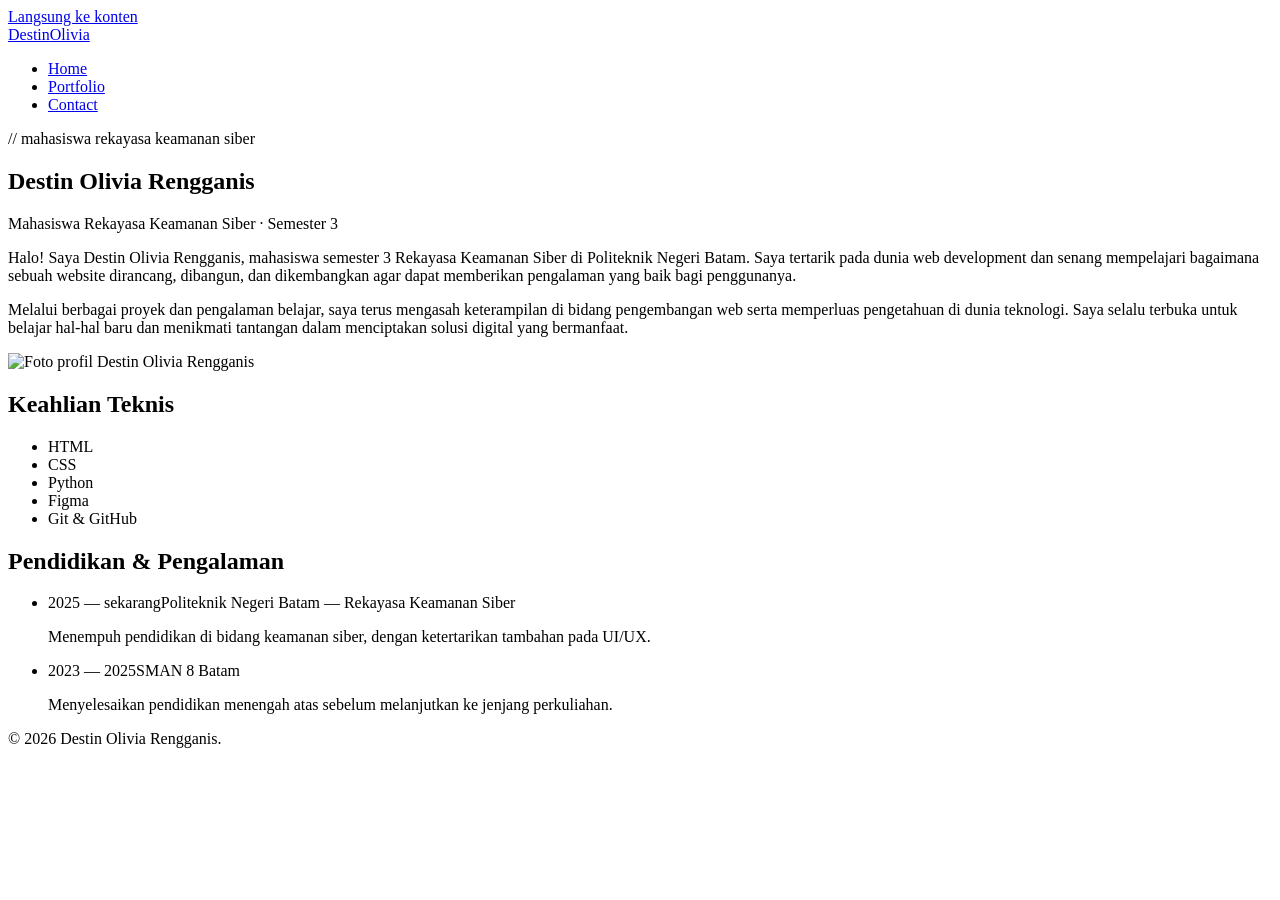
==== minggu1/index.html @ f81bb54f "Add initial HTML structure for personal website" ====
<!DOCTYPE html>
<html lang="id">
<head>
<meta charset="UTF-8" />
<meta name="viewport" content="width=device-width, initial-scale=1.0" />
<title>Home — Destin Olivia Rengganis</title>
<link rel="preconnect" href="https://fonts.googleapis.com" />
<link href="https://fonts.googleapis.com/css2?family=Fraunces:wght@500;600&family=Playfair+Display:ital,wght@1,600;1,700&family=Inter:wght@400;500;600&family=IBM+Plex+Mono:wght@400;500&display=swap" rel="stylesheet" />
<link rel="stylesheet" href="css/style.css" />
</head>
<body>

<a class="skip-link" href="#konten">Langsung ke konten</a>

<header class="site-header">
  <div class="wrap">
    <a href="index.html" class="brand">Destin<span>Olivia</span></a>
    <nav class="main-nav" aria-label="Navigasi utama">
      <ul>
        <li><a href="index.html" aria-current="page">Home</a></li>
        <li><a href="portfolio.html">Portfolio</a></li>
        <li><a href="contact.html">Contact</a></li>
      </ul>
      <span class="nav-indicator" aria-hidden="true"></span>
    </nav>
  </div>
</header>

<main id="konten">

  <section class="hero">
    <div class="wrap">
      <div>
        <p class="eyebrow">// mahasiswa rekayasa keamanan siber</p>
        <h1><span class="decrypt-name">Destin Olivia Rengganis</span></h1>
        <p class="role">Mahasiswa Rekayasa Keamanan Siber &middot; Semester 3</p>
        <p class="bio">Halo! Saya Destin Olivia Rengganis, mahasiswa semester 3 Rekayasa Keamanan Siber di Politeknik Negeri Batam. Saya tertarik pada dunia web development dan senang mempelajari bagaimana sebuah website dirancang, dibangun, dan dikembangkan agar dapat memberikan pengalaman yang baik bagi penggunanya.</p>
        <p class="bio">Melalui berbagai proyek dan pengalaman belajar, saya terus mengasah keterampilan di bidang pengembangan web serta memperluas pengetahuan di dunia teknologi. Saya selalu terbuka untuk belajar hal-hal baru dan menikmati tantangan dalam menciptakan solusi digital yang bermanfaat.</p>
      </div>
      <div class="hero-photo-frame">
        <img class="hero-photo" src="assets/img/hero-photo.jpg" alt="Foto profil Destin Olivia Rengganis" />
        <img class="hero-photo-lace" src="assets/img/hero-photo-lace.png" alt="" aria-hidden="true" />
      </div>
    </div>
  </section>

  <section class="section">
    <div class="wrap">
      <h2 class="section-heading">Keahlian Teknis</h2>
      <ul class="skills-badges">
        <li>HTML</li><li>CSS</li><li>Python</li><li>Figma</li><li>Git &amp; GitHub</li>
      </ul>
      <h2 class="section-heading">Pendidikan &amp; Pengalaman</h2>
      <ul class="timeline">
        <li><span class="when">2025 — sekarang</span><span class="what">Politeknik Negeri Batam — Rekayasa Keamanan Siber</span><p>Menempuh pendidikan di bidang keamanan siber, dengan ketertarikan tambahan pada UI/UX.</p></li>
        <li><span class="when">2023 — 2025</span><span class="what">SMAN 8 Batam</span><p>Menyelesaikan pendidikan menengah atas sebelum melanjutkan ke jenjang perkuliahan.</p></li>
      </ul>
    </div>
  </section>

</main>

<footer class="site-footer">
  <div class="wrap"><p>&copy; 2026 Destin Olivia Rengganis.</p></div>
</footer>

<script src="js/script.js"></script>
</body>
</html>
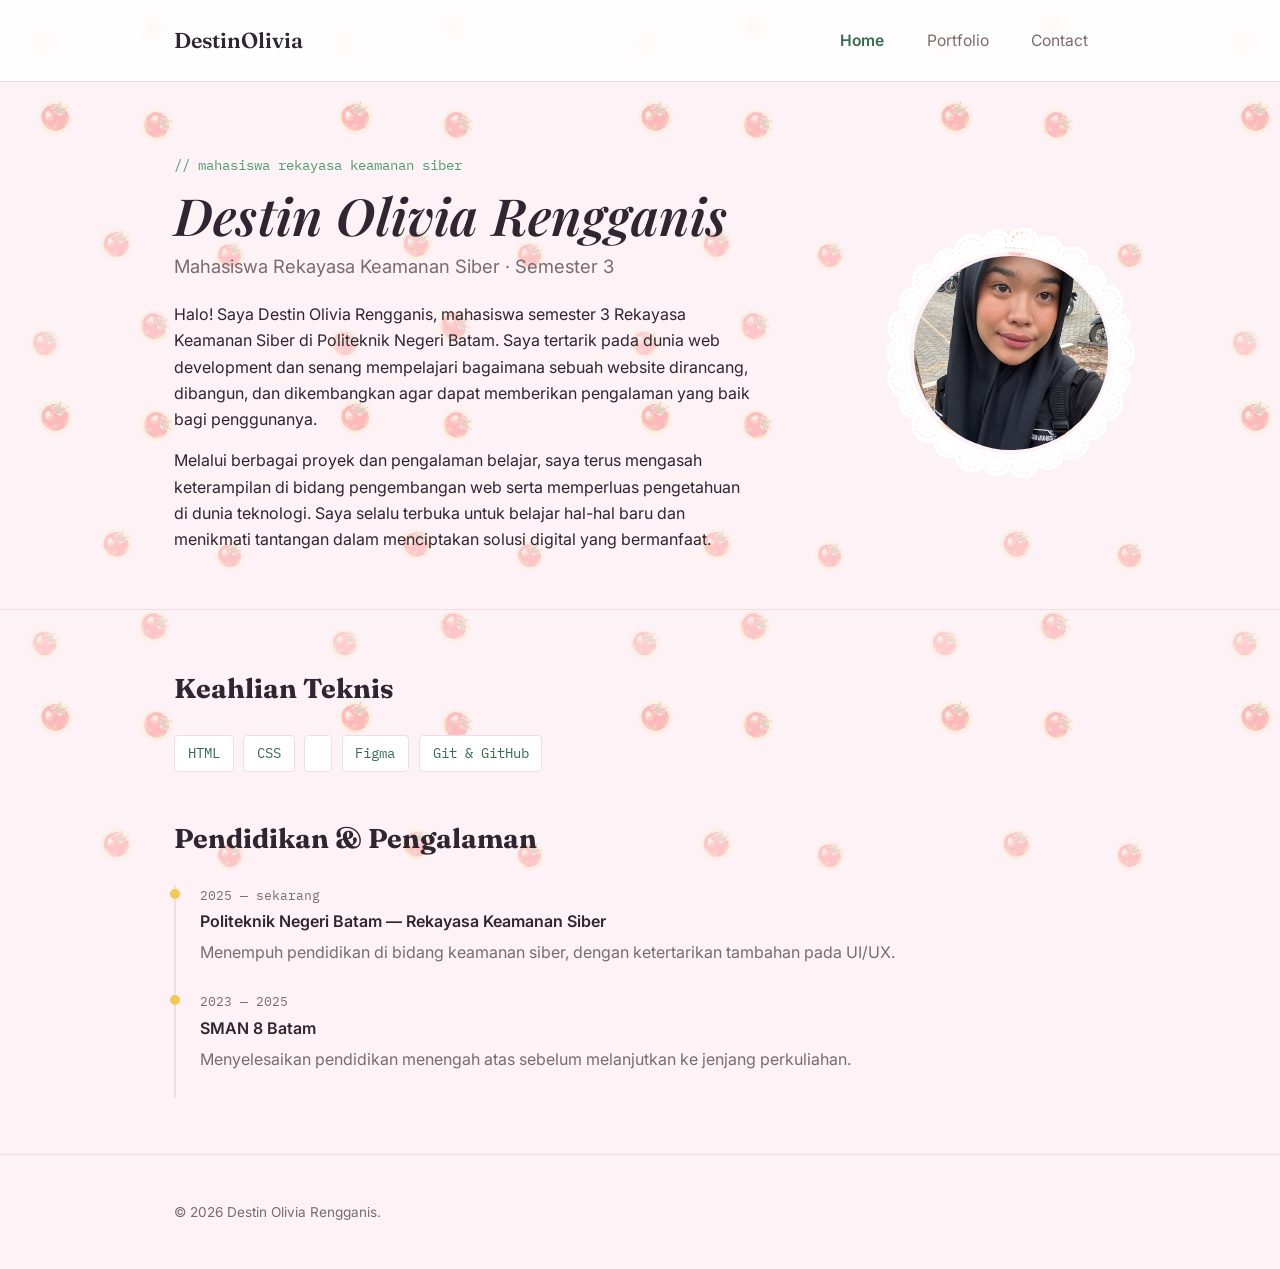
==== commit 42af1c77: "update" ====
--- a/minggu1/index.html
+++ b/minggu1/index.html
@@ -48,7 +48,7 @@
     <div class="wrap">
       <h2 class="section-heading">Keahlian Teknis</h2>
       <ul class="skills-badges">
-        <li>HTML</li><li>CSS</li><li>Python</li><li>Figma</li><li>Git &amp; GitHub</li>
+        <li>HTML</li><li>CSS</li><li></li><li>Figma</li><li>Git &amp; GitHub</li>
       </ul>
       <h2 class="section-heading">Pendidikan &amp; Pengalaman</h2>
       <ul class="timeline">
--- a/minggu1/css/style.css
+++ b/minggu1/css/style.css
@@ -0,0 +1,548 @@
+/* =========================================================
+   Destin Olivia Rengganis — Personal Profile
+   Vanilla CSS, no framework.
+   ========================================================= */
+
+:root {
+  --color-bg: #FDF2F6;
+  --color-surface: #FFFFFF;
+  --color-ink: #2E2630;
+  --color-ink-soft: #7A6B71;
+  --color-pine: #4E9B72;
+  --color-pine-dark: #386B4F;
+  --color-ochre: #F3C94F;
+  --color-ochre-soft: #FBE9B8;
+  --color-butter: #F0C35E;
+  --color-tomato: #E8756B;
+  --color-line: #F1DCE4;
+  --color-mint-bg: #EAF7EE;
+  --color-blush-deep: #F7E1EA;
+
+  --font-display: "Fraunces", "Iowan Old Style", Georgia, serif;
+  --font-name: "Playfair Display", "Iowan Old Style", Georgia, serif;
+  --font-body: "Inter", "Segoe UI", system-ui, sans-serif;
+  --font-mono: "IBM Plex Mono", "Courier New", monospace;
+
+  --max-width: 980px;
+  --gap: 1.5rem;
+  --radius-sm: 4px;
+  --radius-md: 10px;
+}
+
+@media (prefers-reduced-motion: reduce) {
+  *, *::before, *::after {
+    animation-duration: 0.001ms !important;
+    animation-iteration-count: 1 !important;
+    transition-duration: 0.001ms !important;
+    scroll-behavior: auto !important;
+  }
+}
+
+* { box-sizing: border-box; }
+html { scroll-behavior: smooth; }
+
+body {
+  margin: 0;
+  color: var(--color-ink);
+  font-family: var(--font-body);
+  line-height: 1.65;
+  -webkit-font-smoothing: antialiased;
+  background-color: var(--color-bg);
+  background-image: url("[data-uri]");
+  background-repeat: repeat;
+  background-size: 300px 300px;
+  background-attachment: fixed;
+}
+
+img { max-width: 100%; display: block; }
+
+a {
+  color: var(--color-pine-dark);
+}
+
+a:focus-visible,
+button:focus-visible,
+input:focus-visible,
+select:focus-visible,
+textarea:focus-visible {
+  outline: 3px solid var(--color-ochre);
+  outline-offset: 2px;
+}
+
+.wrap {
+  max-width: var(--max-width);
+  margin: 0 auto;
+  padding: 0 1.5rem;
+}
+
+/* skip link for keyboard users */
+.skip-link {
+  position: absolute;
+  left: -999px;
+  top: auto;
+  background: var(--color-ink);
+  color: #fff;
+  padding: 0.7rem 1.1rem;
+  border-radius: var(--radius-sm);
+  z-index: 100;
+}
+.skip-link:focus {
+  left: 1rem;
+  top: 1rem;
+}
+
+/* ---------- Header & Nav ---------- */
+.site-header {
+  border-bottom: 1px solid var(--color-line);
+  background: rgba(255, 255, 255, 0.88);
+  backdrop-filter: blur(6px);
+  position: sticky;
+  top: 0;
+  z-index: 10;
+}
+
+.site-header .wrap {
+  display: flex;
+  align-items: center;
+  justify-content: space-between;
+  padding-top: 1.1rem;
+  padding-bottom: 1.1rem;
+}
+
+.main-nav {
+  position: relative;
+}
+
+.brand {
+  font-family: var(--font-display);
+  font-size: 1.35rem;
+  font-weight: 600;
+  color: var(--color-ink);
+  text-decoration: none;
+}
+.brand em {
+  font-style: normal;
+  color: var(--color-pine);
+}
+
+.main-nav ul {
+  list-style: none;
+  display: flex;
+  gap: 0.4rem;
+  margin: 0;
+  padding: 0;
+  position: relative;
+}
+
+.main-nav a, .main-nav button {
+  text-decoration: none;
+  color: var(--color-ink-soft);
+  font-size: 0.98rem;
+  padding: 0.5rem 1rem;
+  border-radius: 10px;
+  border: 2px solid transparent;
+  transition: color 0.2s ease;
+  display: inline-block;
+  position: relative;
+  z-index: 1;
+}
+
+.main-nav a:hover, .main-nav button:hover {
+  color: var(--color-pine-dark);
+}
+
+.main-nav a[aria-current="page"], .main-nav button.active {
+  color: var(--color-pine-dark);
+  font-weight: 600;
+}
+
+/* kotak bertepi tumpul (rounded) berwarna butter yellow,
+   meluncur ke tautan yang sedang aktif / di-hover */
+.nav-indicator {
+  position: absolute;
+  top: 0;
+  height: 0;
+  border-radius: 10px;
+  border: 2px solid var(--color-butter);
+  background: rgba(240, 195, 94, 0.12);
+  transition: left 0.3s cubic-bezier(.65,0,.35,1),
+              width 0.3s cubic-bezier(.65,0,.35,1),
+              top 0.3s cubic-bezier(.65,0,.35,1),
+              height 0.3s cubic-bezier(.65,0,.35,1),
+              opacity 0.2s ease;
+  left: 0;
+  width: 0;
+  opacity: 0;
+  z-index: 2;
+  pointer-events: none;
+}
+.nav-indicator.is-visible { opacity: 1; }
+
+/* ---------- Hero ---------- */
+.hero {
+  padding: 4.5rem 0 3.5rem;
+  overflow: hidden;
+}
+
+.hero .wrap {
+  display: grid;
+  grid-template-columns: 1fr 220px;
+  gap: 3rem;
+  align-items: center;
+}
+
+.hero-photo-frame {
+  position: relative;
+  width: 250px;
+  height: 250px;
+}
+
+.hero-photo {
+  position: absolute;
+  top: 50%;
+  left: 50%;
+  transform: translate(-50%, -50%);
+  width: 194px;
+  height: 194px;
+  border-radius: 50%;
+  object-fit: cover;
+}
+
+.hero-photo-lace {
+  position: absolute;
+  inset: 0;
+  width: 100%;
+  height: 100%;
+  object-fit: contain;
+  pointer-events: none;
+  user-select: none;
+}
+
+.eyebrow {
+  font-family: var(--font-mono);
+  font-size: 0.85rem;
+  color: var(--color-pine);
+  margin: 0 0 0.6rem;
+}
+
+.hero h1 {
+  font-family: var(--font-name);
+  font-style: italic;
+  font-weight: 600;
+  font-size: clamp(2.2rem, 4vw, 3.4rem);
+  line-height: 1.15;
+  letter-spacing: 0.2px;
+  margin: 0 0 0.4rem;
+}
+
+/* decrypt-in name animation: letters resolve from a cipher state once on load */
+.decrypt-name .char {
+  display: inline-block;
+}
+
+.hero .role {
+  font-size: 1.15rem;
+  color: var(--color-ink-soft);
+  margin: 0 0 1.2rem;
+}
+
+.hero .bio {
+  max-width: 58ch;
+  margin: 0 0 0.9rem;
+}
+.hero .bio:last-of-type {
+  margin-bottom: 0;
+}
+
+/* ---------- Generic sections ---------- */
+.section {
+  padding: 3.5rem 0;
+  border-top: 1px solid var(--color-line);
+}
+.section.tinted {
+  background: var(--color-mint-bg);
+}
+
+.section-heading {
+  font-family: var(--font-display);
+  font-size: 1.7rem;
+  margin: 0 0 1.5rem;
+}
+
+.page-intro {
+  padding-top: 3.5rem;
+  border-top: none;
+}
+.page-intro .lede {
+  color: var(--color-ink-soft);
+  max-width: 60ch;
+  margin: 0.5rem 0 2rem;
+}
+.page-intro h1 {
+  font-family: var(--font-display);
+  font-size: clamp(1.9rem, 3.4vw, 2.4rem);
+  margin: 0 0 0.3rem;
+}
+
+/* ---------- Skills & timeline ---------- */
+.skills-badges {
+  list-style: none;
+  display: flex;
+  flex-wrap: wrap;
+  gap: 0.6rem;
+  margin: 0 0 2.75rem;
+  padding: 0;
+}
+
+.skills-badges li {
+  font-family: var(--font-mono);
+  font-size: 0.85rem;
+  background: var(--color-surface);
+  border: 1px solid var(--color-line);
+  padding: 0.4rem 0.8rem;
+  border-radius: var(--radius-sm);
+  color: var(--color-pine-dark);
+}
+
+.timeline {
+  list-style: none;
+  margin: 0;
+  padding: 0;
+  border-left: 2px solid var(--color-line);
+}
+
+.timeline li {
+  position: relative;
+  padding: 0 0 1.6rem 1.5rem;
+}
+
+.timeline li::before {
+  content: "";
+  position: absolute;
+  left: -6px;
+  top: 4px;
+  width: 10px;
+  height: 10px;
+  border-radius: 50%;
+  background: var(--color-ochre);
+}
+
+.timeline .when {
+  font-family: var(--font-mono);
+  font-size: 0.8rem;
+  color: var(--color-ink-soft);
+  display: block;
+  margin-bottom: 0.15rem;
+}
+
+.timeline .what { font-weight: 600; }
+.timeline p { margin: 0.3rem 0 0; color: var(--color-ink-soft); }
+
+/* ---------- Project grid (portfolio) ---------- */
+.project-grid {
+  display: grid;
+  grid-template-columns: repeat(auto-fill, minmax(270px, 1fr));
+  gap: var(--gap);
+}
+
+.card {
+  background: var(--color-surface);
+  border: 1px solid var(--color-line);
+  border-radius: var(--radius-md);
+  overflow: hidden;
+  display: flex;
+  flex-direction: column;
+  will-change: transform;
+  transform: perspective(800px) rotateX(0deg) rotateY(0deg);
+  transition: transform 0.25s ease, box-shadow 0.25s ease;
+}
+
+.card:hover,
+.card:focus-within {
+  box-shadow: 0 14px 28px -18px rgba(46, 38, 48, 0.35);
+}
+
+.card-thumb-wrap {
+  width: 100%;
+  aspect-ratio: 16 / 10;
+  overflow: hidden;
+  background: var(--color-line);
+}
+
+.card-thumb {
+  width: 100%;
+  height: 100%;
+  object-fit: cover;
+  transition: transform 0.4s ease;
+}
+
+.card:hover .card-thumb {
+  transform: scale(1.05);
+}
+
+.card-body {
+  padding: 1.15rem 1.25rem 1.35rem;
+  display: flex;
+  flex-direction: column;
+  flex: 1;
+}
+
+.card-body h3 {
+  font-family: var(--font-display);
+  font-size: 1.15rem;
+  margin: 0 0 0.5rem;
+}
+
+.card-body p {
+  margin: 0 0 1rem;
+  font-size: 0.95rem;
+  color: var(--color-ink-soft);
+  flex: 1;
+}
+
+.tech-badges {
+  list-style: none;
+  display: flex;
+  flex-wrap: wrap;
+  gap: 0.4rem;
+  margin: 0 0 1rem;
+  padding: 0;
+}
+
+.tech-badges li {
+  font-family: var(--font-mono);
+  font-size: 0.75rem;
+  background: var(--color-bg);
+  border: 1px solid var(--color-line);
+  padding: 0.2rem 0.55rem;
+  border-radius: var(--radius-sm);
+}
+
+.card-link {
+  font-size: 0.9rem;
+  font-weight: 600;
+  text-decoration: none;
+  color: var(--color-pine-dark);
+  border-bottom: 1px solid var(--color-ochre);
+  align-self: flex-start;
+}
+
+/* ---------- Contact page ---------- */
+.contact-layout {
+  display: grid;
+  grid-template-columns: 1fr 1.3fr;
+  gap: 3rem;
+}
+
+.contact-intro p {
+  color: var(--color-ink-soft);
+  max-width: 40ch;
+}
+
+.contact-list {
+  list-style: none;
+  padding: 0;
+  margin: 1.5rem 0 0;
+  font-size: 0.95rem;
+}
+.contact-list li { margin-bottom: 0.5rem; }
+
+.form-field { margin-bottom: 1.3rem; }
+
+.form-field label {
+  display: block;
+  font-weight: 600;
+  font-size: 0.92rem;
+  margin-bottom: 0.4rem;
+}
+
+.form-field .hint {
+  font-weight: 400;
+  color: var(--color-ink-soft);
+  font-size: 0.82rem;
+}
+
+.form-field input,
+.form-field select,
+.form-field textarea {
+  width: 100%;
+  padding: 0.75rem 0.85rem;
+  font-family: var(--font-body);
+  font-size: 0.95rem;
+  border: 1px solid var(--color-line);
+  border-radius: var(--radius-sm);
+  background: var(--color-surface);
+  color: var(--color-ink);
+  transition: border-color 0.2s ease, box-shadow 0.2s ease;
+}
+
+.form-field input:focus,
+.form-field select:focus,
+.form-field textarea:focus {
+  border-color: var(--color-pine);
+  box-shadow: 0 0 0 3px rgba(78, 155, 114, 0.15);
+}
+
+.form-field textarea { resize: vertical; }
+
+.btn-submit {
+  font-family: var(--font-body);
+  font-size: 1rem;
+  font-weight: 600;
+  background: var(--color-pine);
+  color: #fff;
+  border: none;
+  padding: 0.85rem 1.8rem;
+  border-radius: var(--radius-sm);
+  cursor: pointer;
+  transition: background 0.2s ease, transform 0.15s ease;
+}
+
+.btn-submit:hover { background: var(--color-pine-dark); }
+.btn-submit:active { transform: translateY(1px); }
+
+.form-status {
+  margin-top: 1rem;
+  font-size: 0.9rem;
+  color: var(--color-pine-dark);
+  min-height: 1.2em;
+}
+
+/* ---------- Reveal halus saat elemen masuk viewport ---------- */
+.reveal {
+  opacity: 0;
+  transform: translateY(16px);
+  transition: opacity 0.6s ease, transform 0.6s ease;
+}
+.reveal.is-visible {
+  opacity: 1;
+  transform: translateY(0);
+}
+
+/* ---------- Footer ---------- */
+.site-footer {
+  border-top: 1px solid var(--color-line);
+  padding: 2rem 0;
+  color: var(--color-ink-soft);
+  font-size: 0.85rem;
+}
+
+/* ---------- Responsive ---------- */
+@media (max-width: 720px) {
+  .hero .wrap { grid-template-columns: 1fr; }
+  .hero-photo-frame { width: 168px; height: 168px; }
+  .hero-photo { width: 130px; height: 130px; }
+  .site-header .wrap { flex-direction: column; gap: 0.8rem; }
+  .main-nav ul { gap: 1.2rem; }
+  .contact-layout { grid-template-columns: 1fr; }
+  .nav-indicator { display: none; }
+}
+
+@keyframes pageFadeIn {
+  from { opacity: 0; transform: translateY(16px); }
+  to { opacity: 1; transform: translateY(0); }
+}
+main {
+  animation: pageFadeIn 0.5s cubic-bezier(.25,.8,.35,1) both;
+}
+
